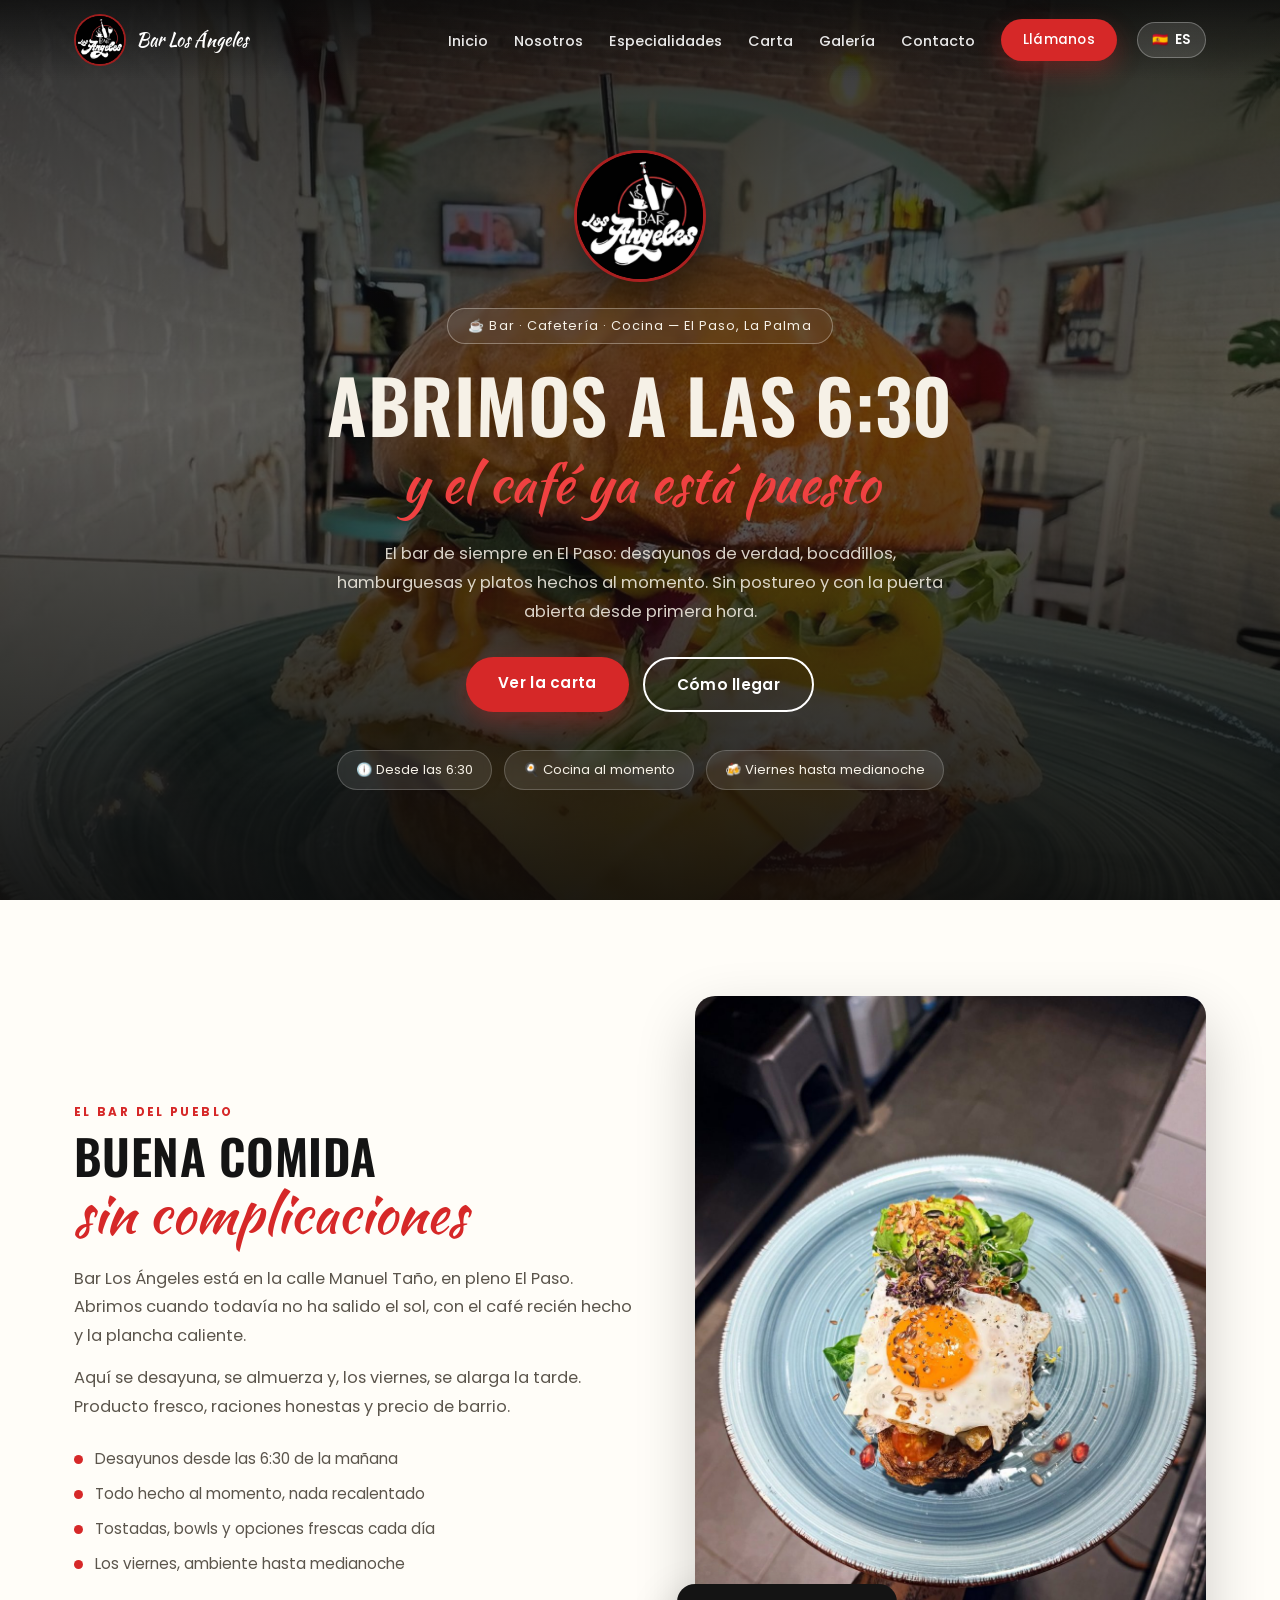
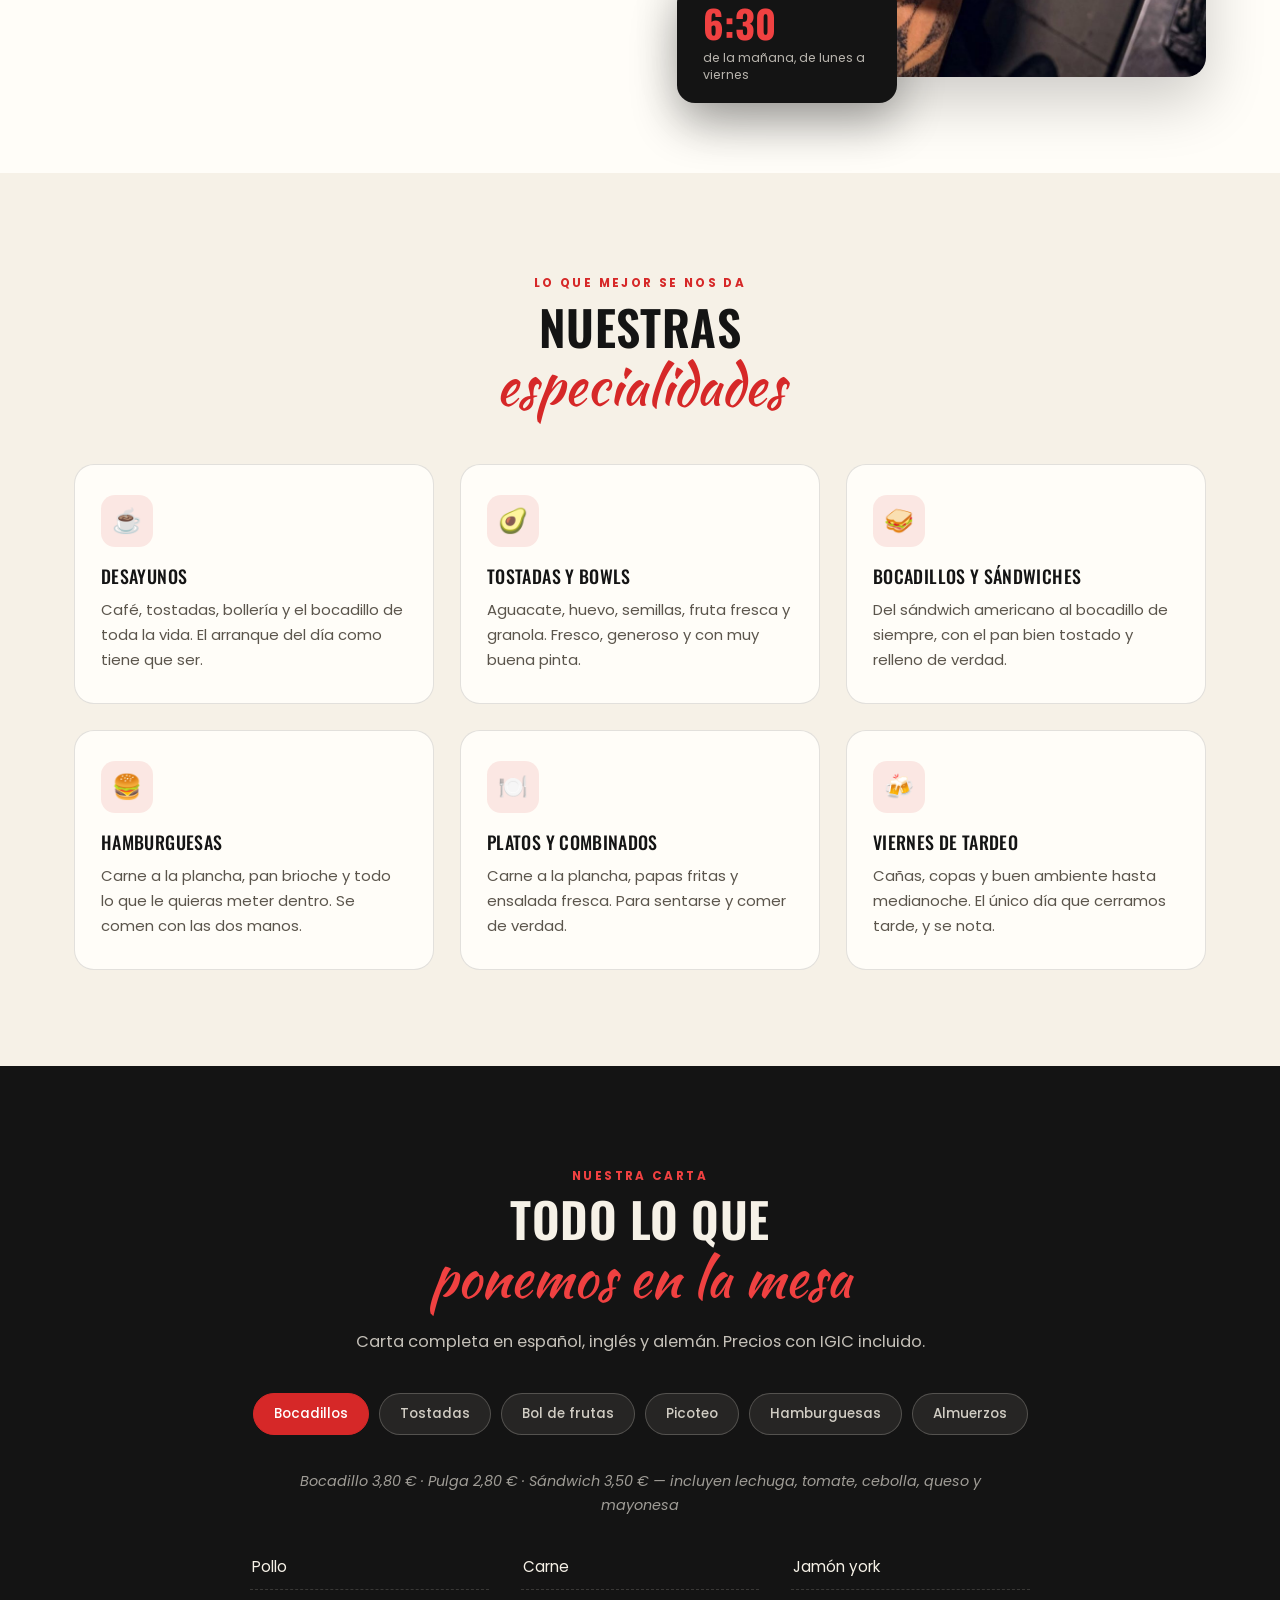
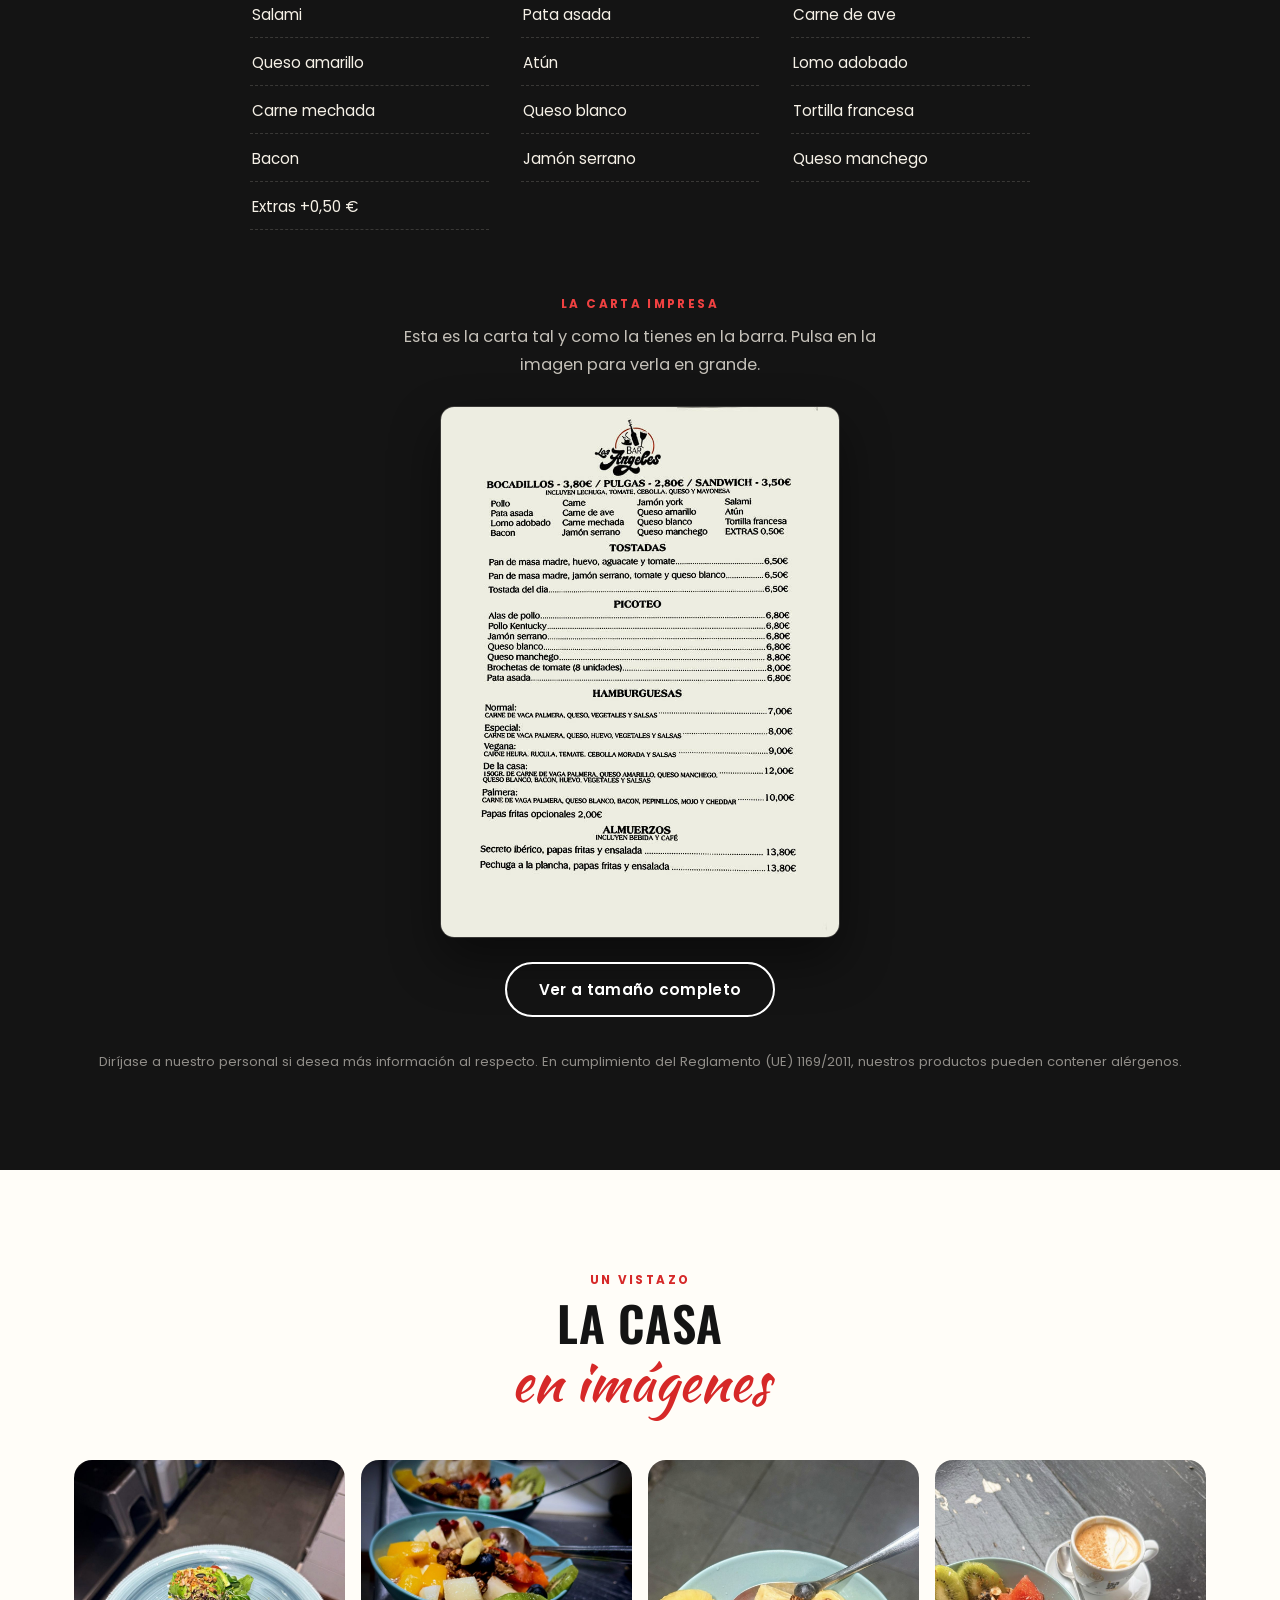
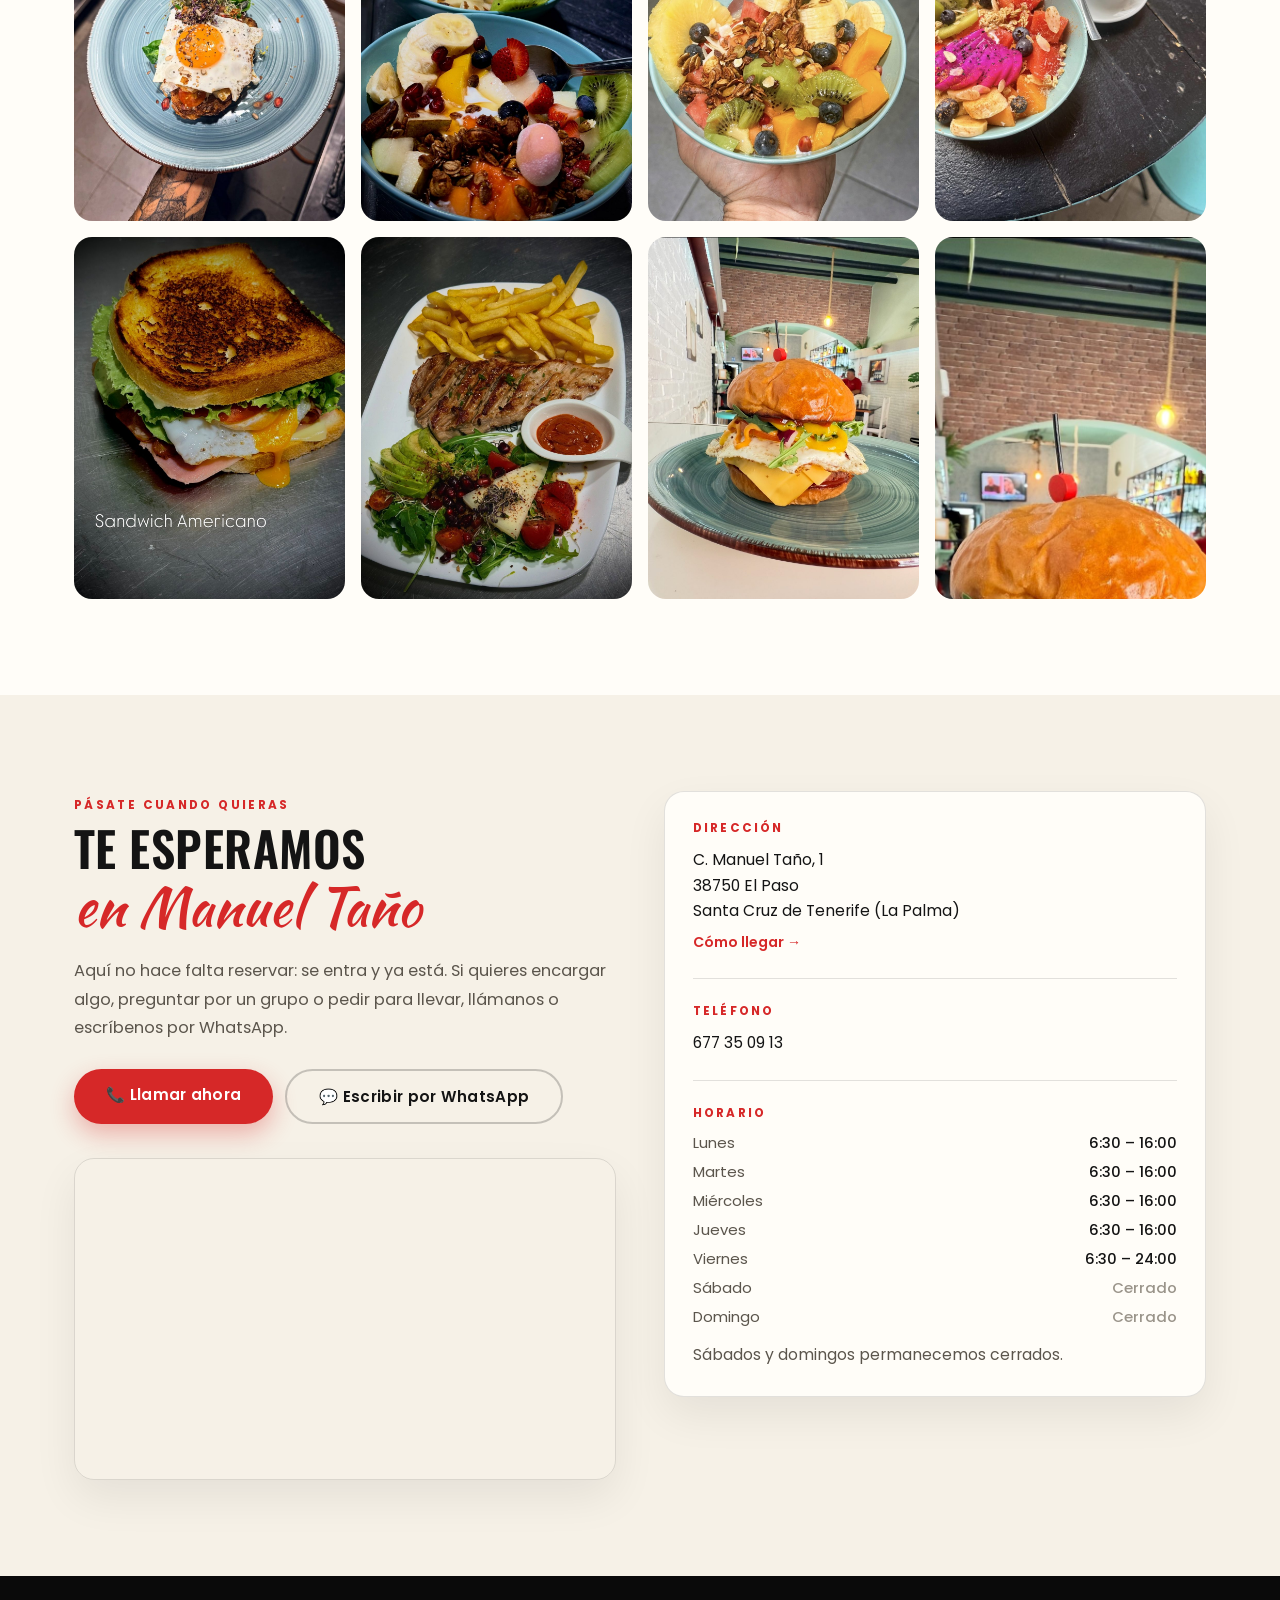
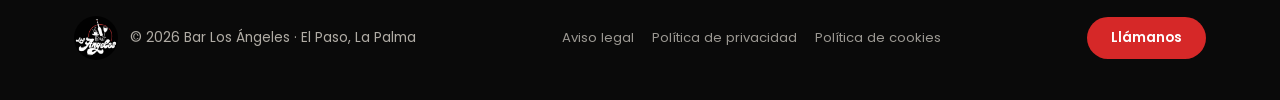
==== index.html @ 82549454 "Sitio web Bar Los Ángeles: HTML estático, carta ES/EN/DE y GitHub Pages Co-Authored-By: Claude Opus " ====
<!DOCTYPE html>
<html lang="es">
<head>
<meta charset="UTF-8">
<meta name="viewport" content="width=device-width, initial-scale=1.0">
<title>Bar Los Ángeles · El Paso, La Palma — Desayunos, bocadillos y cocina</title>
<meta name="description" content="Bar Los Ángeles en El Paso (La Palma): desayunos desde las 6:30, tostadas, bowls, bocadillos, hamburguesas y platos hechos al momento. C. Manuel Taño, 1.">
<meta name="theme-color" content="#141414">

<meta property="og:type" content="website">
<meta property="og:site_name" content="Bar Los Ángeles">
<meta property="og:locale" content="es_ES">
<meta property="og:url" content="https://barlosangeleslapalma.com/">
<meta property="og:title" content="Bar Los Ángeles · El Paso, La Palma">
<meta property="og:description" content="C. Manuel Taño, 1 · 38750 El Paso, La Palma. Teléfono: 677 350 913">
<meta property="og:image" content="https://barlosangeleslapalma.com/img/og.png">
<meta property="og:image:type" content="image/png">
<meta property="og:image:width" content="1200">
<meta property="og:image:height" content="630">
<meta property="og:image:alt" content="Logotipo de Bar Los Ángeles">

<meta name="twitter:card" content="summary_large_image">
<meta name="twitter:title" content="Bar Los Ángeles · El Paso, La Palma">
<meta name="twitter:description" content="C. Manuel Taño, 1 · 38750 El Paso, La Palma. Teléfono: 677 350 913">
<meta name="twitter:image" content="https://barlosangeleslapalma.com/img/og.png">

<link rel="preconnect" href="https://fonts.googleapis.com">
<link rel="preconnect" href="https://fonts.gstatic.com" crossorigin>
<link href="https://fonts.googleapis.com/css2?family=Kaushan+Script&family=Oswald:wght@400;500;600&family=Poppins:wght@300;400;500;600;700&display=swap" rel="stylesheet">
<link rel="icon" href="img/logo.png">
<link rel="stylesheet" href="assets/site.css">

<script type="application/ld+json">
{
  "@context": "https://schema.org",
  "@type": "BarOrPub",
  "name": "Bar Los Ángeles",
  "image": "img/hero.jpg",
  "address": {
    "@type": "PostalAddress",
    "streetAddress": "C. Manuel Taño, 1",
    "postalCode": "38750",
    "addressLocality": "El Paso",
    "addressRegion": "Santa Cruz de Tenerife",
    "addressCountry": "ES"
  },
  "telephone": "+34677350913",
  "servesCuisine": ["Desayunos", "Bocadillos", "Hamburguesas", "Cocina casera"],
  "openingHoursSpecification": [
    { "@type": "OpeningHoursSpecification", "dayOfWeek": ["Monday","Tuesday","Wednesday","Thursday"], "opens": "06:30", "closes": "16:00" },
    { "@type": "OpeningHoursSpecification", "dayOfWeek": "Friday", "opens": "06:30", "closes": "23:59" }
  ]
}
</script>
</head>
<body>

<div id="site-header-slot"></div>

<!-- ============================ HERO ============================ -->
<section class="hero" id="inicio">
  <div class="wrap">
    <div class="hero-logo"><img src="img/logo.png" alt="Bar Los Ángeles"></div>
    <span class="hero-tag" data-i18n="hero_tag">☕ Bar · Cafetería · Cocina — El Paso, La Palma</span>
    <h1>
      <span data-i18n="hero_title1">Abrimos a las 6:30</span>
      <span class="accent" data-i18n="hero_title2">y el café ya está puesto</span>
    </h1>
    <p class="hero-p" data-i18n="hero_p">El bar de siempre en El Paso: desayunos de verdad, bocadillos, hamburguesas y platos hechos al momento.</p>
    <div class="hero-btns">
      <a href="#carta" class="btn" data-i18n="hero_btn1">Ver la carta</a>
      <a href="https://www.google.com/maps/dir/?api=1&destination=Bar+Los+Angeles,+C.+Manuel+Ta%C3%B1o,+1,+38750+El+Paso,+Santa+Cruz+de+Tenerife" target="_blank" rel="noopener" class="btn outline" data-i18n="hero_btn2">Cómo llegar</a>
    </div>
    <div class="hero-badges">
      <span data-i18n="badge_early">🕕 Desde las 6:30</span>
      <span data-i18n="badge_kitchen">🍳 Cocina al momento</span>
      <span data-i18n="badge_friday">🍻 Viernes hasta medianoche</span>
    </div>
  </div>
</section>

<!-- ========================== NOSOTROS ========================== -->
<section class="section" id="nosotros">
  <div class="wrap about-grid">
    <div>
      <span class="eyebrow" data-i18n="intro_eyebrow">El bar del pueblo</span>
      <h2 class="section-title">
        <span data-i18n="intro_title1">Buena comida</span>
        <span class="accent" data-i18n="intro_title2">sin complicaciones</span>
      </h2>
      <p class="lead" data-i18n="intro_p1"></p>
      <p class="lead" style="margin-top:14px" data-i18n="intro_p2"></p>
      <ul class="about-points">
        <li data-i18n="intro_point1"></li>
        <li data-i18n="intro_point2"></li>
        <li data-i18n="intro_point3"></li>
        <li data-i18n="intro_point4"></li>
      </ul>
    </div>
    <div class="about-media">
      <img src="img/tostada-aguacate.jpg" alt="Tostada de aguacate con huevo, brotes y semillas">
      <div class="about-stat">
        <strong>6:30</strong>
        <span data-i18n="intro_stat_label"></span>
      </div>
    </div>
  </div>
</section>

<!-- ======================= ESPECIALIDADES ======================= -->
<section class="section alt" id="especialidades">
  <div class="wrap">
    <div class="center">
      <span class="eyebrow" data-i18n="spec_eyebrow">Lo que mejor se nos da</span>
      <h2 class="section-title">
        <span data-i18n="spec_title1">Nuestras</span>
        <span class="accent" data-i18n="spec_title2">especialidades</span>
      </h2>
    </div>
    <div class="spec-grid">
      <article class="spec-card">
        <div class="ico">☕</div>
        <h3 data-i18n="spec1_title">Desayunos</h3>
        <p data-i18n="spec1_p"></p>
      </article>
      <article class="spec-card">
        <div class="ico">🥑</div>
        <h3 data-i18n="spec2_title">Tostadas y bowls</h3>
        <p data-i18n="spec2_p"></p>
      </article>
      <article class="spec-card">
        <div class="ico">🥪</div>
        <h3 data-i18n="spec3_title">Bocadillos y sándwiches</h3>
        <p data-i18n="spec3_p"></p>
      </article>
      <article class="spec-card">
        <div class="ico">🍔</div>
        <h3 data-i18n="spec4_title">Hamburguesas</h3>
        <p data-i18n="spec4_p"></p>
      </article>
      <article class="spec-card">
        <div class="ico">🍽️</div>
        <h3 data-i18n="spec5_title">Platos y combinados</h3>
        <p data-i18n="spec5_p"></p>
      </article>
      <article class="spec-card">
        <div class="ico">🍻</div>
        <h3 data-i18n="spec6_title">Viernes de tardeo</h3>
        <p data-i18n="spec6_p"></p>
      </article>
    </div>
  </div>
</section>

<!-- ============================ CARTA ============================ -->
<section class="section dark" id="carta">
  <div class="wrap">
    <div class="center">
      <span class="eyebrow" data-i18n="carta_eyebrow">Nuestra carta</span>
      <h2 class="section-title">
        <span data-i18n="carta_title1">Todo lo que</span>
        <span class="accent" data-i18n="carta_title2">ponemos en la mesa</span>
      </h2>
      <p class="lead" style="max-width:620px;margin:0 auto" data-i18n="carta_sub"></p>
    </div>

    <div class="carta-tabs" id="cartaTabs"></div>
    <div id="cartaPanel">
      <p class="carta-msg" data-i18n="carta_loading">Cargando la carta…</p>
    </div>
    <div class="carta-foto">
      <span class="eyebrow" data-i18n="carta_foto_eyebrow">La carta impresa</span>
      <p class="lead" data-i18n="carta_foto_p">Esta es la carta tal y como la tienes en la barra. Pulsa en la imagen para verla en grande.</p>
      <figure class="carta-foto-fig js-lightbox">
        <img src="img/carta.jpg" width="735" height="980" loading="lazy"
             alt="Carta de Bar Los Ángeles: bocadillos, tostadas, picoteo, hamburguesas y almuerzos">
      </figure>
      <a href="img/carta.jpg" class="btn outline js-lightbox-link"
         data-alt="Carta de Bar Los Ángeles: bocadillos, tostadas, picoteo, hamburguesas y almuerzos"
         data-i18n="carta_foto_btn">Ver a tamaño completo</a>
    </div>

    <p class="carta-note" data-i18n="carta_allergens"></p>
  </div>
</section>

<!-- =========================== GALERÍA =========================== -->
<section class="section" id="galeria">
  <div class="wrap">
    <div class="center">
      <span class="eyebrow" data-i18n="gallery_eyebrow">Un vistazo</span>
      <h2 class="section-title">
        <span data-i18n="gallery_title1">La casa</span>
        <span class="accent" data-i18n="gallery_title2">en imágenes</span>
      </h2>
    </div>
    <div class="gallery-grid" id="galleryGrid">
      <figure><img src="img/tostada-aguacate.jpg" alt="Tostada de aguacate con huevo a la plancha"></figure>
      <figure><img src="img/bowls-fruta.jpg" alt="Bowls de fruta fresca con granola y yogur"></figure>
      <figure><img src="img/bol-frutas-1.jpg" alt="Bol de frutas con granola, kiwi, papaya, plátano y arándanos"></figure>
      <figure><img src="img/bol-frutas-2.jpg" alt="Bol de frutas con pitaya y granola, servido con un café"></figure>
      <figure><img src="img/sandwich-americano.jpg" alt="Sándwich americano con huevo, bacon y queso"></figure>
      <figure><img src="img/carne-plancha.jpg" alt="Carne a la plancha con papas fritas y ensalada"></figure>
      <figure><img src="img/hamburguesa.jpg" alt="Hamburguesa con queso, huevo y pan brioche"></figure>
      <figure><img src="img/local.jpg" alt="Interior del Bar Los Ángeles"></figure>
    </div>
  </div>
</section>

<div class="lightbox" id="lightbox">
  <button class="lightbox-close" id="lightboxClose" aria-label="Cerrar">&times;</button>
  <img id="lightboxImg" src="" alt="">
</div>

<!-- =========================== CONTACTO =========================== -->
<section class="section alt" id="contacto">
  <div class="wrap contact-grid">
    <div>
      <span class="eyebrow" data-i18n="contact_eyebrow">Pásate cuando quieras</span>
      <h2 class="section-title">
        <span data-i18n="contact_title1">Te esperamos</span>
        <span class="accent" data-i18n="contact_title2">en Manuel Taño</span>
      </h2>
      <p class="lead" data-i18n="contact_p"></p>
      <div class="contact-ctas">
        <a href="tel:+34677350913" class="btn" data-i18n="cta_call">📞 Llamar ahora</a>
        <a href="https://wa.me/34677350913" target="_blank" rel="noopener" class="btn ghost" data-i18n="cta_whatsapp">💬 Escribir por WhatsApp</a>
      </div>

      <div class="map-embed">
        <iframe
          src="https://www.google.com/maps?q=C.%20Manuel%20Ta%C3%B1o%2C%201%2C%2038750%20El%20Paso%2C%20Santa%20Cruz%20de%20Tenerife&output=embed"
          loading="lazy" referrerpolicy="no-referrer-when-downgrade"
          title="Mapa de la ubicación de Bar Los Ángeles"
          data-i18n-attr="title:map_title"></iframe>
      </div>
    </div>

    <div class="info-card">
      <div class="info-block">
        <h4 data-i18n="info_address_label">Dirección</h4>
        <p>C. Manuel Taño, 1<br>38750 El Paso<br>Santa Cruz de Tenerife (La Palma)</p>
        <a class="link" target="_blank" rel="noopener"
           href="https://www.google.com/maps/dir/?api=1&destination=Bar+Los+Angeles,+C.+Manuel+Ta%C3%B1o,+1,+38750+El+Paso,+Santa+Cruz+de+Tenerife"
           data-i18n="info_directions">Cómo llegar →</a>
      </div>

      <div class="info-block">
        <h4 data-i18n="info_phone_label">Teléfono</h4>
        <p><a href="tel:+34677350913">677 35 09 13</a></p>
      </div>

      <div class="info-block">
        <h4 data-i18n="info_hours_label">Horario</h4>
        <div class="hours">
          <div class="row"><span class="d" data-i18n="day_mon">Lunes</span><span class="h">6:30 – 16:00</span></div>
          <div class="row"><span class="d" data-i18n="day_tue">Martes</span><span class="h">6:30 – 16:00</span></div>
          <div class="row"><span class="d" data-i18n="day_wed">Miércoles</span><span class="h">6:30 – 16:00</span></div>
          <div class="row"><span class="d" data-i18n="day_thu">Jueves</span><span class="h">6:30 – 16:00</span></div>
          <div class="row"><span class="d" data-i18n="day_fri">Viernes</span><span class="h">6:30 – 24:00</span></div>
          <div class="row off"><span class="d" data-i18n="day_sat">Sábado</span><span class="h" data-i18n="closed">Cerrado</span></div>
          <div class="row off"><span class="d" data-i18n="day_sun">Domingo</span><span class="h" data-i18n="closed">Cerrado</span></div>
        </div>
        <p class="hours-note" data-i18n="hours_note"></p>
      </div>
    </div>
  </div>
</section>

<div id="site-footer-slot"></div>

<script src="assets/i18n.js"></script>
<script src="assets/site-common.js"></script>
</body>
</html>
---- assets/site.css ----
/* ===========================================================
   Bar Los Ángeles — El Paso, La Palma
   Hoja de estilos principal
   =========================================================== */

:root{
  --ink:#141414;
  --ink-2:#0A0A0A;
  --red:#D62828;
  --red-light:#F04141;
  --cream:#F6F1E7;
  --cream-2:#E9E0CE;
  --paper:#FFFDF8;
  --text-soft:#5B554C;
  --line:rgba(20,20,20,.12);
}

*{box-sizing:border-box;margin:0;padding:0;}
html{scroll-behavior:smooth;}
body{
  font-family:'Poppins',sans-serif;
  color:var(--ink);
  background:var(--paper);
  overflow-x:hidden;
}
img{max-width:100%;display:block;}
a{text-decoration:none;color:inherit;}
ul{list-style:none;}
.script{font-family:'Kaushan Script',cursive;}
.wrap{max-width:1180px;margin:0 auto;padding:0 24px;}

/* ---------- Botones ---------- */
.btn{
  display:inline-block;
  background:var(--red);
  color:#fff;
  font-weight:600;
  padding:14px 32px;
  border-radius:40px;
  letter-spacing:.02em;
  box-shadow:0 10px 24px rgba(214,40,40,.32);
  transition:transform .2s ease, box-shadow .2s ease, background .2s ease;
  border:none;cursor:pointer;
  font-family:'Poppins',sans-serif;font-size:.95rem;
}
.btn:hover{transform:translateY(-2px);box-shadow:0 14px 30px rgba(214,40,40,.42);background:var(--red-light);}
.btn.outline{background:transparent;border:2px solid #fff;color:#fff;box-shadow:none;}
.btn.outline:hover{background:#fff;color:var(--ink);}
.btn.ghost{background:transparent;border:2px solid rgba(20,20,20,.22);color:var(--ink);box-shadow:none;}
.btn.ghost:hover{background:var(--ink);color:var(--cream);border-color:var(--ink);}

/* ---------- Tipografía de secciones ---------- */
.eyebrow{
  text-transform:uppercase;letter-spacing:.2em;
  font-size:.74rem;font-weight:700;color:var(--red);
}
h2.section-title{
  font-family:'Oswald',sans-serif;
  font-size:clamp(2rem,4.2vw,3rem);
  font-weight:600;line-height:1.08;
  text-transform:uppercase;letter-spacing:.01em;
  margin:.4rem 0 1rem;
}
h2.section-title .accent{
  display:block;
  font-family:'Kaushan Script',cursive;
  font-weight:400;text-transform:none;letter-spacing:0;
  color:var(--red);
  font-size:1.12em;line-height:1.25;
}
.section{padding:96px 0;}
.section.alt{background:var(--cream);}
.section.dark{background:var(--ink);color:var(--cream);}
.section.dark .eyebrow{color:var(--red-light);}
.section.dark h2.section-title .accent{color:var(--red-light);}
.lead{color:var(--text-soft);line-height:1.75;font-size:1.02rem;}
.section.dark .lead{color:rgba(246,241,231,.78);}

/* ===========================================================
   HEADER
   =========================================================== */
#site-header{
  position:fixed;top:0;left:0;right:0;z-index:900;
  padding:14px 0;
  transition:background .3s ease, padding .3s ease, box-shadow .3s ease;
  background:linear-gradient(to bottom, rgba(10,10,10,.72), rgba(10,10,10,0));
}
#site-header.scrolled{
  background:rgba(10,10,10,.96);
  padding:8px 0;
  box-shadow:0 6px 24px rgba(0,0,0,.28);
}
#site-header nav{display:flex;align-items:center;gap:20px;}
#site-header .brand{display:flex;align-items:center;gap:10px;margin-right:auto;}
#site-header .brand .badge{
  width:52px;height:52px;border-radius:50%;overflow:hidden;
  background:#000;display:block;flex:0 0 auto;
  border:2px solid rgba(214,40,40,.75);
}
#site-header .brand .badge img{width:100%;height:100%;object-fit:cover;}
#site-header .brand .bname{
  font-family:'Kaushan Script',cursive;color:#fff;font-size:1.15rem;line-height:1;
  display:none;
}
@media(min-width:1080px){#site-header .brand .bname{display:block;}}

.nav-links{display:flex;align-items:center;gap:26px;}
.nav-links a{
  color:rgba(255,255,255,.9);font-size:.9rem;font-weight:500;
  transition:color .2s ease;position:relative;
}
.nav-links a:hover{color:var(--red-light);}
.nav-links a.btn{color:#fff;padding:11px 22px;font-size:.85rem;}
.nav-links a.btn:hover{color:#fff;}

.lang-switch{position:relative;}
.lang-btn{
  display:flex;align-items:center;gap:7px;
  background:rgba(255,255,255,.12);border:1px solid rgba(255,255,255,.28);
  color:#fff;border-radius:30px;padding:7px 14px;cursor:pointer;
  font-family:'Poppins',sans-serif;font-size:.82rem;font-weight:600;
}
.lang-btn:hover{background:rgba(255,255,255,.2);}
.lang-menu{
  position:absolute;right:0;top:calc(100% + 8px);
  background:#fff;border-radius:14px;overflow:hidden;
  box-shadow:0 16px 40px rgba(0,0,0,.24);
  min-width:172px;opacity:0;visibility:hidden;transform:translateY(-6px);
  transition:all .2s ease;
}
.lang-switch.open .lang-menu{opacity:1;visibility:visible;transform:translateY(0);}
.lang-menu button{
  display:flex;align-items:center;gap:10px;width:100%;
  background:none;border:none;cursor:pointer;padding:12px 16px;
  font-family:'Poppins',sans-serif;font-size:.88rem;color:var(--ink);text-align:left;
}
.lang-menu button:hover{background:var(--cream);}
.lang-menu button.active{background:var(--cream-2);font-weight:600;}

.burger{
  display:none;background:none;border:none;color:#fff;
  font-size:1.6rem;cursor:pointer;line-height:1;
}

@media(max-width:940px){
  .burger{display:block;}
  .nav-links{
    position:fixed;inset:0 0 0 auto;width:min(320px,84vw);
    background:var(--ink-2);flex-direction:column;align-items:flex-start;
    justify-content:center;gap:22px;padding:40px 32px;
    transform:translateX(110%);transition:transform .32s ease;
    box-shadow:-14px 0 40px rgba(0,0,0,.4);
  }
  .nav-links.open{transform:translateX(0);}
  .nav-links a{font-size:1.05rem;}
}

/* ===========================================================
   HERO
   =========================================================== */
.hero{
  position:relative;min-height:100vh;
  display:flex;align-items:center;
  color:var(--cream);text-align:center;
  padding:120px 0 80px;
}
.hero::before{
  content:'';position:absolute;inset:0;
  background:url('../img/hero.jpg') center/cover no-repeat;
}
.hero::after{
  content:'';position:absolute;inset:0;
  background:linear-gradient(180deg, rgba(10,10,10,.82) 0%, rgba(10,10,10,.62) 45%, rgba(10,10,10,.92) 100%);
}
.hero .wrap{position:relative;z-index:2;}
.hero-logo{
  width:132px;height:132px;border-radius:50%;overflow:hidden;
  margin:0 auto 26px;border:3px solid rgba(214,40,40,.8);
  box-shadow:0 18px 44px rgba(0,0,0,.5);background:#000;
}
.hero-logo img{width:100%;height:100%;object-fit:cover;}
.hero-tag{
  display:inline-block;
  border:1px solid rgba(246,241,231,.35);border-radius:40px;
  padding:8px 20px;font-size:.8rem;letter-spacing:.08em;
  margin-bottom:22px;backdrop-filter:blur(4px);
  background:rgba(255,255,255,.06);
}
.hero h1{
  font-family:'Oswald',sans-serif;font-weight:600;
  text-transform:uppercase;line-height:1.02;
  font-size:clamp(2.4rem,7vw,4.6rem);
  letter-spacing:.01em;
}
.hero h1 .accent{
  display:block;font-family:'Kaushan Script',cursive;
  text-transform:none;font-weight:400;color:var(--red-light);
  font-size:.72em;line-height:1.3;margin-top:.15em;letter-spacing:0;
}
.hero p.hero-p{
  max-width:640px;margin:22px auto 30px;
  color:rgba(246,241,231,.86);line-height:1.75;font-size:1.03rem;
}
.hero-btns{display:flex;gap:14px;justify-content:center;flex-wrap:wrap;}
.hero-badges{
  display:flex;gap:12px;justify-content:center;flex-wrap:wrap;
  margin-top:38px;
}
.hero-badges span{
  background:rgba(255,255,255,.1);border:1px solid rgba(255,255,255,.2);
  border-radius:30px;padding:9px 18px;font-size:.82rem;
  backdrop-filter:blur(4px);
}

/* ===========================================================
   NOSOTROS
   =========================================================== */
.about-grid{
  display:grid;grid-template-columns:1.05fr .95fr;gap:56px;align-items:center;
}
@media(max-width:880px){.about-grid{grid-template-columns:1fr;gap:36px;}}
.about-points{margin-top:26px;display:grid;gap:12px;}
.about-points li{
  display:flex;gap:12px;align-items:flex-start;
  font-size:.96rem;color:var(--text-soft);
}
.about-points li::before{
  content:'';flex:0 0 auto;width:9px;height:9px;border-radius:50%;
  background:var(--red);margin-top:.5em;
}
.about-media{position:relative;}
.about-media img{border-radius:20px;box-shadow:0 24px 60px rgba(0,0,0,.2);}
.about-stat{
  position:absolute;left:-18px;bottom:-26px;
  background:var(--ink);color:var(--cream);
  border-radius:18px;padding:20px 26px;
  box-shadow:0 20px 46px rgba(0,0,0,.32);
  max-width:220px;
}
.about-stat strong{
  display:block;font-family:'Oswald',sans-serif;font-size:2.4rem;
  color:var(--red-light);line-height:1;
}
.about-stat span{font-size:.78rem;color:rgba(246,241,231,.72);line-height:1.4;display:block;margin-top:6px;}
@media(max-width:880px){.about-stat{left:12px;bottom:-18px;}}

/* ===========================================================
   ESPECIALIDADES
   =========================================================== */
.spec-grid{
  display:grid;grid-template-columns:repeat(auto-fit,minmax(280px,1fr));
  gap:26px;margin-top:44px;
}
.spec-card{
  background:var(--paper);border:1px solid var(--line);
  border-radius:20px;padding:30px 26px;
  transition:transform .22s ease, box-shadow .22s ease, border-color .22s ease;
}
.spec-card:hover{transform:translateY(-5px);box-shadow:0 22px 46px rgba(0,0,0,.12);border-color:rgba(214,40,40,.35);}
.spec-card .ico{
  width:52px;height:52px;border-radius:14px;
  background:rgba(214,40,40,.1);color:var(--red);
  display:flex;align-items:center;justify-content:center;
  font-size:1.5rem;margin-bottom:16px;
}
.spec-card h3{font-family:'Oswald',sans-serif;font-weight:500;text-transform:uppercase;font-size:1.12rem;margin-bottom:8px;letter-spacing:.02em;}
.spec-card p{color:var(--text-soft);font-size:.93rem;line-height:1.7;}

/* ===========================================================
   CARTA
   =========================================================== */
.carta-tabs{
  display:flex;gap:10px;flex-wrap:wrap;justify-content:center;
  margin:36px 0 34px;
}
.carta-tab{
  background:rgba(246,241,231,.08);border:1px solid rgba(246,241,231,.22);
  color:rgba(246,241,231,.82);border-radius:30px;padding:10px 20px;
  cursor:pointer;font-family:'Poppins',sans-serif;font-size:.85rem;font-weight:500;
  transition:all .2s ease;
}
.carta-tab:hover{border-color:var(--red-light);color:#fff;}
.carta-tab.active{background:var(--red);border-color:var(--red);color:#fff;}
.carta-panel{display:none;}
.carta-panel.active{display:block;}
.carta-catsub{
  text-align:center;max-width:720px;margin:0 auto 26px;
  font-size:.9rem;font-style:italic;line-height:1.7;
  color:rgba(246,241,231,.62);
}
.carta-catnote{
  margin-top:20px;font-size:.86rem;color:var(--red-light);text-align:center;
}
.carta-photos{
  display:grid;grid-template-columns:repeat(auto-fit,minmax(220px,1fr));
  gap:14px;max-width:660px;margin:0 auto 30px;
}
.carta-photos figure{
  margin:0;overflow:hidden;border-radius:16px;cursor:pointer;
  aspect-ratio:4/5;background:rgba(246,241,231,.08);
}
.carta-photos img{width:100%;height:100%;object-fit:cover;transition:transform .5s ease;}
.carta-photos figure:hover img{transform:scale(1.06);}
.carta-grid{
  display:grid;grid-template-columns:repeat(auto-fit,minmax(180px,1fr));
  gap:2px 32px;max-width:780px;margin:0 auto;
}
.carta-grid span{
  padding:11px 2px;font-size:.95rem;
  border-bottom:1px dashed rgba(246,241,231,.16);
}
.carta-list{display:grid;grid-template-columns:repeat(auto-fit,minmax(340px,1fr));gap:8px 46px;}
.carta-item{
  display:flex;align-items:baseline;gap:12px;
  padding:14px 0;border-bottom:1px dashed rgba(246,241,231,.16);
}
.carta-item .ci-body{flex:1;}
.carta-item .ci-name{font-weight:500;font-size:.98rem;}
.carta-item .ci-desc{font-size:.84rem;color:rgba(246,241,231,.6);margin-top:3px;line-height:1.55;}
.carta-item .ci-price{
  font-family:'Oswald',sans-serif;font-size:1.05rem;color:var(--red-light);
  white-space:nowrap;
}
.carta-note{
  margin-top:34px;text-align:center;font-size:.82rem;
  color:rgba(246,241,231,.55);line-height:1.7;
}
.carta-msg{text-align:center;color:rgba(246,241,231,.72);padding:40px 0;line-height:1.7;}

/* ---------- Carta impresa (foto ampliable) ---------- */
.carta-foto{margin-top:60px;text-align:center;}
.carta-foto .lead{max-width:520px;margin:.5rem auto 26px;}
.carta-foto-fig{
  margin:0 auto 24px;max-width:400px;
  border-radius:14px;overflow:hidden;cursor:zoom-in;
  border:1px solid rgba(246,241,231,.16);
  box-shadow:0 22px 50px rgba(0,0,0,.45);
  transition:transform .25s ease, box-shadow .25s ease;
}
.carta-foto-fig img{display:block;width:100%;height:auto;}
.carta-foto-fig:hover{transform:translateY(-4px);box-shadow:0 28px 62px rgba(0,0,0,.58);}

/* ===========================================================
   GALERÍA
   =========================================================== */
.gallery-grid{
  display:grid;grid-template-columns:repeat(auto-fit,minmax(260px,1fr));
  gap:16px;margin-top:44px;
}
.gallery-grid figure{
  position:relative;overflow:hidden;border-radius:18px;cursor:pointer;
  aspect-ratio:3/4;background:var(--cream-2);
}
.gallery-grid img{width:100%;height:100%;object-fit:cover;transition:transform .5s ease;}
.gallery-grid figure:hover img{transform:scale(1.06);}
.gallery-grid figure::after{
  content:'';position:absolute;inset:0;
  background:linear-gradient(to top, rgba(10,10,10,.35), transparent 55%);
  opacity:0;transition:opacity .3s ease;
}
.gallery-grid figure:hover::after{opacity:1;}

.lightbox{
  position:fixed;inset:0;z-index:1200;
  background:rgba(6,6,6,.94);
  display:none;align-items:center;justify-content:center;padding:30px;
}
.lightbox.open{display:flex;}
.lightbox img{max-width:min(94vw,900px);max-height:88vh;border-radius:12px;}
.lightbox-close{
  position:absolute;top:22px;right:26px;background:none;border:none;
  color:#fff;font-size:2.4rem;cursor:pointer;line-height:1;
}

/* ===========================================================
   CONTACTO
   =========================================================== */
.contact-grid{display:grid;grid-template-columns:1fr 1fr;gap:48px;align-items:start;}
@media(max-width:900px){.contact-grid{grid-template-columns:1fr;gap:34px;}}
.contact-ctas{display:flex;gap:12px;flex-wrap:wrap;margin:26px 0 34px;}
.info-card{
  background:var(--paper);border:1px solid var(--line);
  border-radius:20px;padding:28px;
  box-shadow:0 18px 44px rgba(0,0,0,.07);
}
.info-block + .info-block{margin-top:24px;padding-top:24px;border-top:1px solid var(--line);}
.info-block h4{
  font-size:.74rem;text-transform:uppercase;letter-spacing:.18em;
  color:var(--red);margin-bottom:10px;font-weight:700;
}
.info-block p{font-size:.98rem;line-height:1.65;}
.info-block a.link{color:var(--red);font-size:.88rem;font-weight:600;display:inline-block;margin-top:8px;}
.hours{display:grid;gap:7px;}
.hours .row{display:flex;justify-content:space-between;gap:16px;font-size:.93rem;}
.hours .row.off{color:#9a948a;}
.hours .row .d{color:var(--text-soft);}
.hours .row .h{font-weight:500;}
.hours-note{margin-top:14px;font-size:.82rem;color:var(--text-soft);}
.map-embed{
  margin-top:26px;border-radius:20px;overflow:hidden;
  border:1px solid var(--line);box-shadow:0 18px 44px rgba(0,0,0,.07);
}
.map-embed iframe{display:block;width:100%;height:320px;border:0;}

/* ===========================================================
   FOOTER
   =========================================================== */
footer{background:var(--ink-2);color:rgba(246,241,231,.7);padding:40px 0;}
footer .wrap{display:flex;align-items:center;gap:22px;flex-wrap:wrap;justify-content:space-between;}
.f-brand{display:flex;align-items:center;gap:12px;font-size:.86rem;}
.f-brand .badge{width:44px;height:44px;border-radius:50%;overflow:hidden;background:#000;flex:0 0 auto;}
.f-brand .badge img{width:100%;height:100%;object-fit:cover;}
.legal-links{display:flex;gap:18px;flex-wrap:wrap;}
.legal-links button{
  background:none;border:none;cursor:pointer;
  color:rgba(246,241,231,.62);font-family:'Poppins',sans-serif;font-size:.82rem;
}
.legal-links button:hover{color:var(--red-light);text-decoration:underline;}
footer a.call{
  background:var(--red);color:#fff;border-radius:30px;
  padding:11px 24px;font-size:.85rem;font-weight:600;
}
footer a.call:hover{background:var(--red-light);}

.to-top{
  position:fixed;right:22px;bottom:22px;z-index:800;
  width:46px;height:46px;border-radius:50%;border:none;cursor:pointer;
  background:var(--red);color:#fff;
  display:flex;align-items:center;justify-content:center;
  box-shadow:0 12px 28px rgba(214,40,40,.4);
  opacity:0;visibility:hidden;transform:translateY(10px);
  transition:all .26s ease;
}
.to-top.show{opacity:1;visibility:visible;transform:translateY(0);}
.to-top svg{width:22px;height:22px;}

/* ===========================================================
   MODAL LEGAL
   =========================================================== */
.legal-modal{
  position:fixed;inset:0;z-index:1300;
  background:rgba(6,6,6,.7);backdrop-filter:blur(3px);
  display:none;align-items:center;justify-content:center;padding:24px;
}
.legal-modal.open{display:flex;}
.legal-box{
  background:var(--paper);border-radius:22px;
  width:min(760px,100%);max-height:86vh;display:flex;flex-direction:column;
  overflow:hidden;box-shadow:0 30px 80px rgba(0,0,0,.4);
}
.legal-head{
  display:flex;align-items:center;justify-content:space-between;
  padding:22px 26px;border-bottom:1px solid var(--line);
}
.legal-head h3{font-family:'Oswald',sans-serif;text-transform:uppercase;font-weight:500;font-size:1.1rem;}
.legal-close{background:none;border:none;font-size:2rem;cursor:pointer;line-height:1;color:var(--text-soft);}
.legal-tabs{display:flex;gap:6px;padding:16px 26px 0;flex-wrap:wrap;}
.legal-tab{
  background:var(--cream);border:1px solid var(--line);border-radius:30px;
  padding:8px 16px;cursor:pointer;font-family:'Poppins',sans-serif;font-size:.8rem;color:var(--text-soft);
}
.legal-tab.active{background:var(--red);border-color:var(--red);color:#fff;}
.legal-body{padding:22px 26px 30px;overflow-y:auto;}
.legal-panel{display:none;}
.legal-panel.active{display:block;}
.legal-panel h4{font-size:.95rem;margin:18px 0 8px;font-weight:600;}
.legal-panel h4:first-child{margin-top:0;}
.legal-panel p{font-size:.88rem;line-height:1.75;color:var(--text-soft);margin-bottom:12px;}
.legal-panel ul{margin:0 0 12px 18px;list-style:disc;}
.legal-panel li{font-size:.88rem;line-height:1.7;color:var(--text-soft);margin-bottom:5px;}

/* ---------- utilidades ---------- */
.center{text-align:center;}
.mt-0{margin-top:0;}
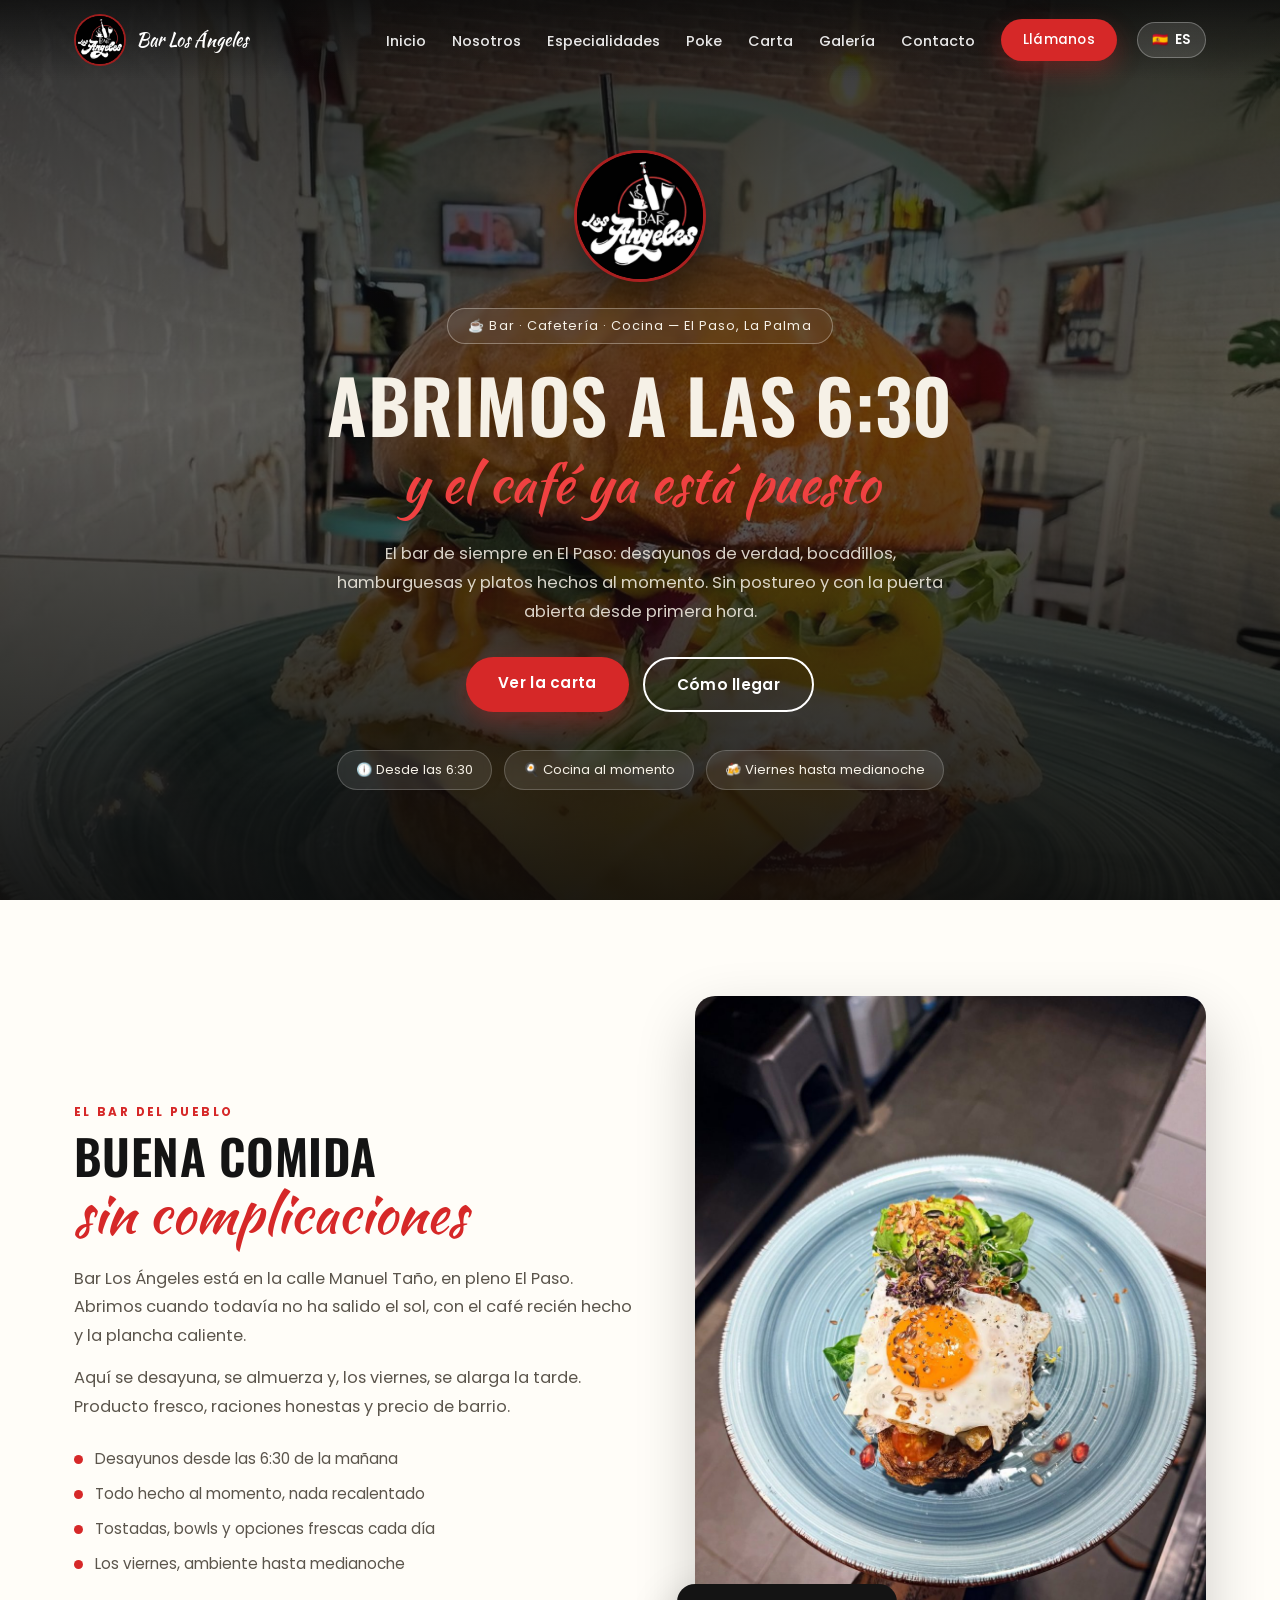
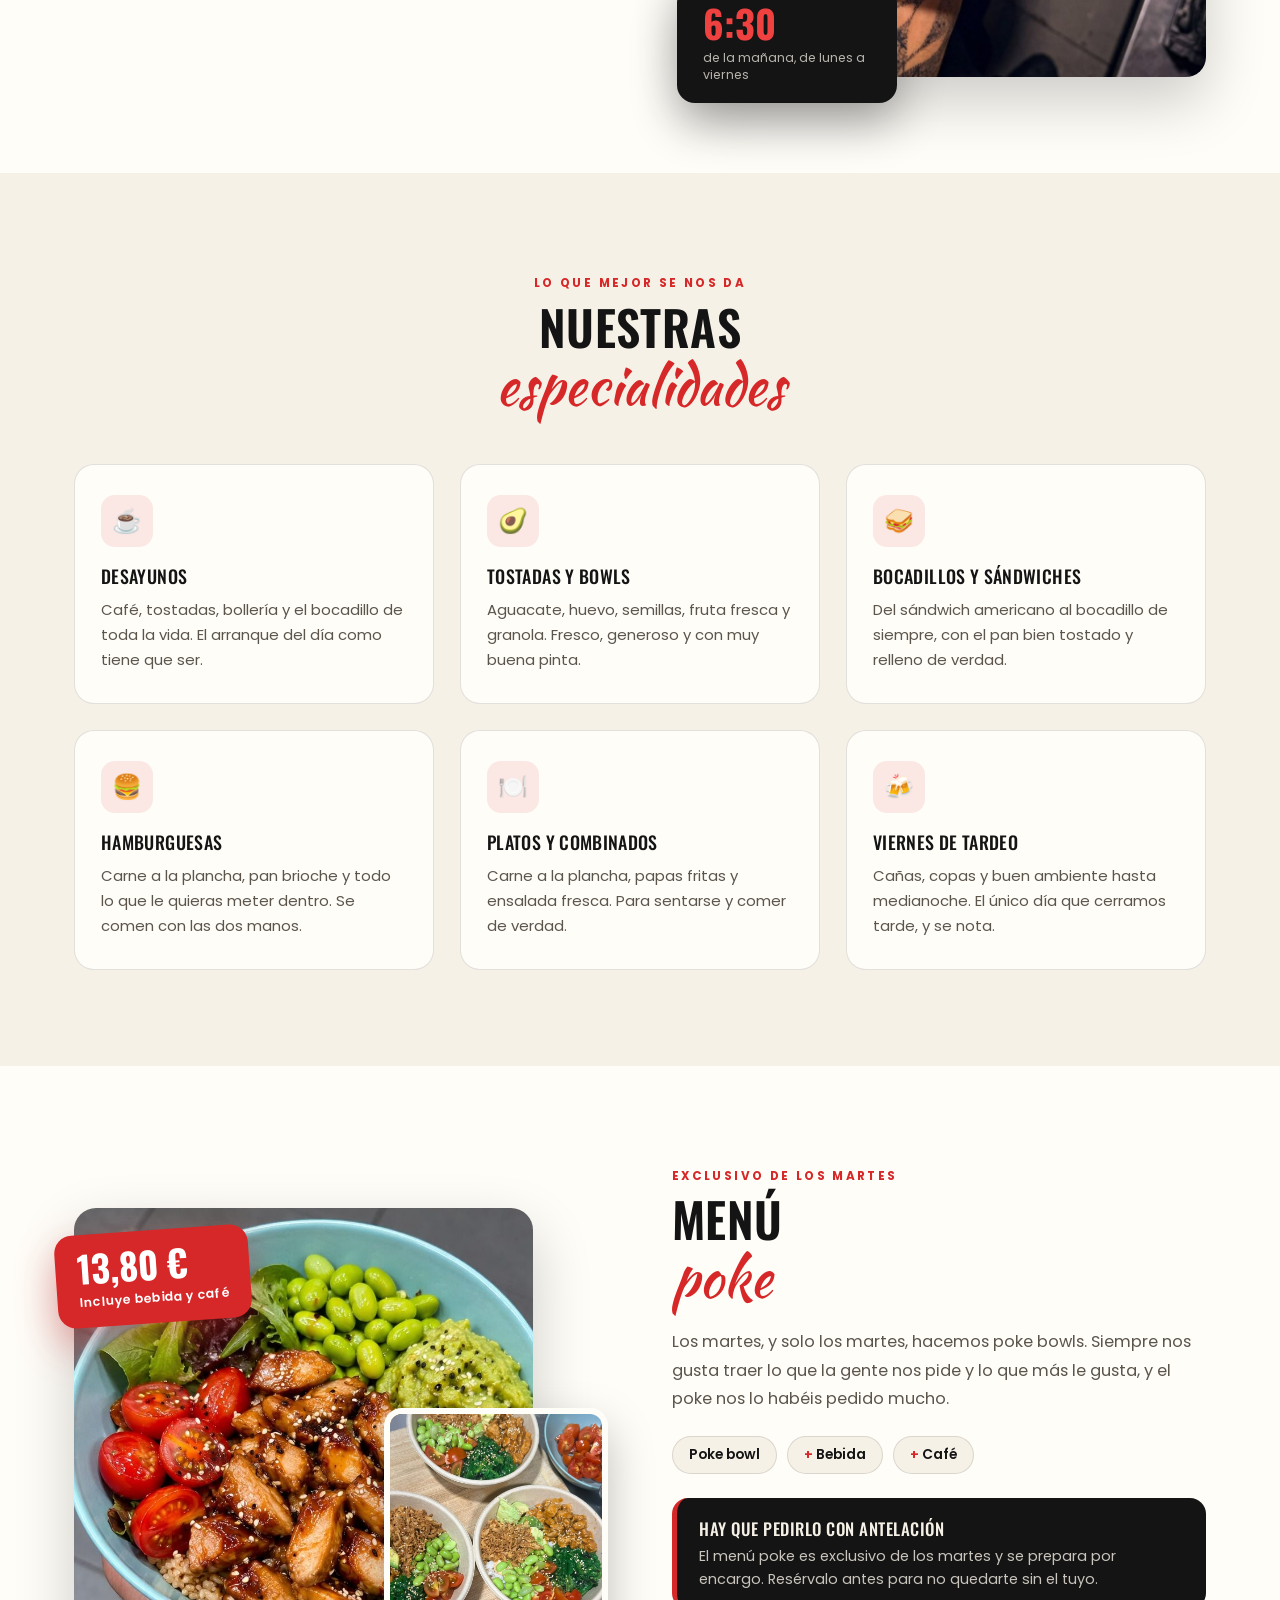
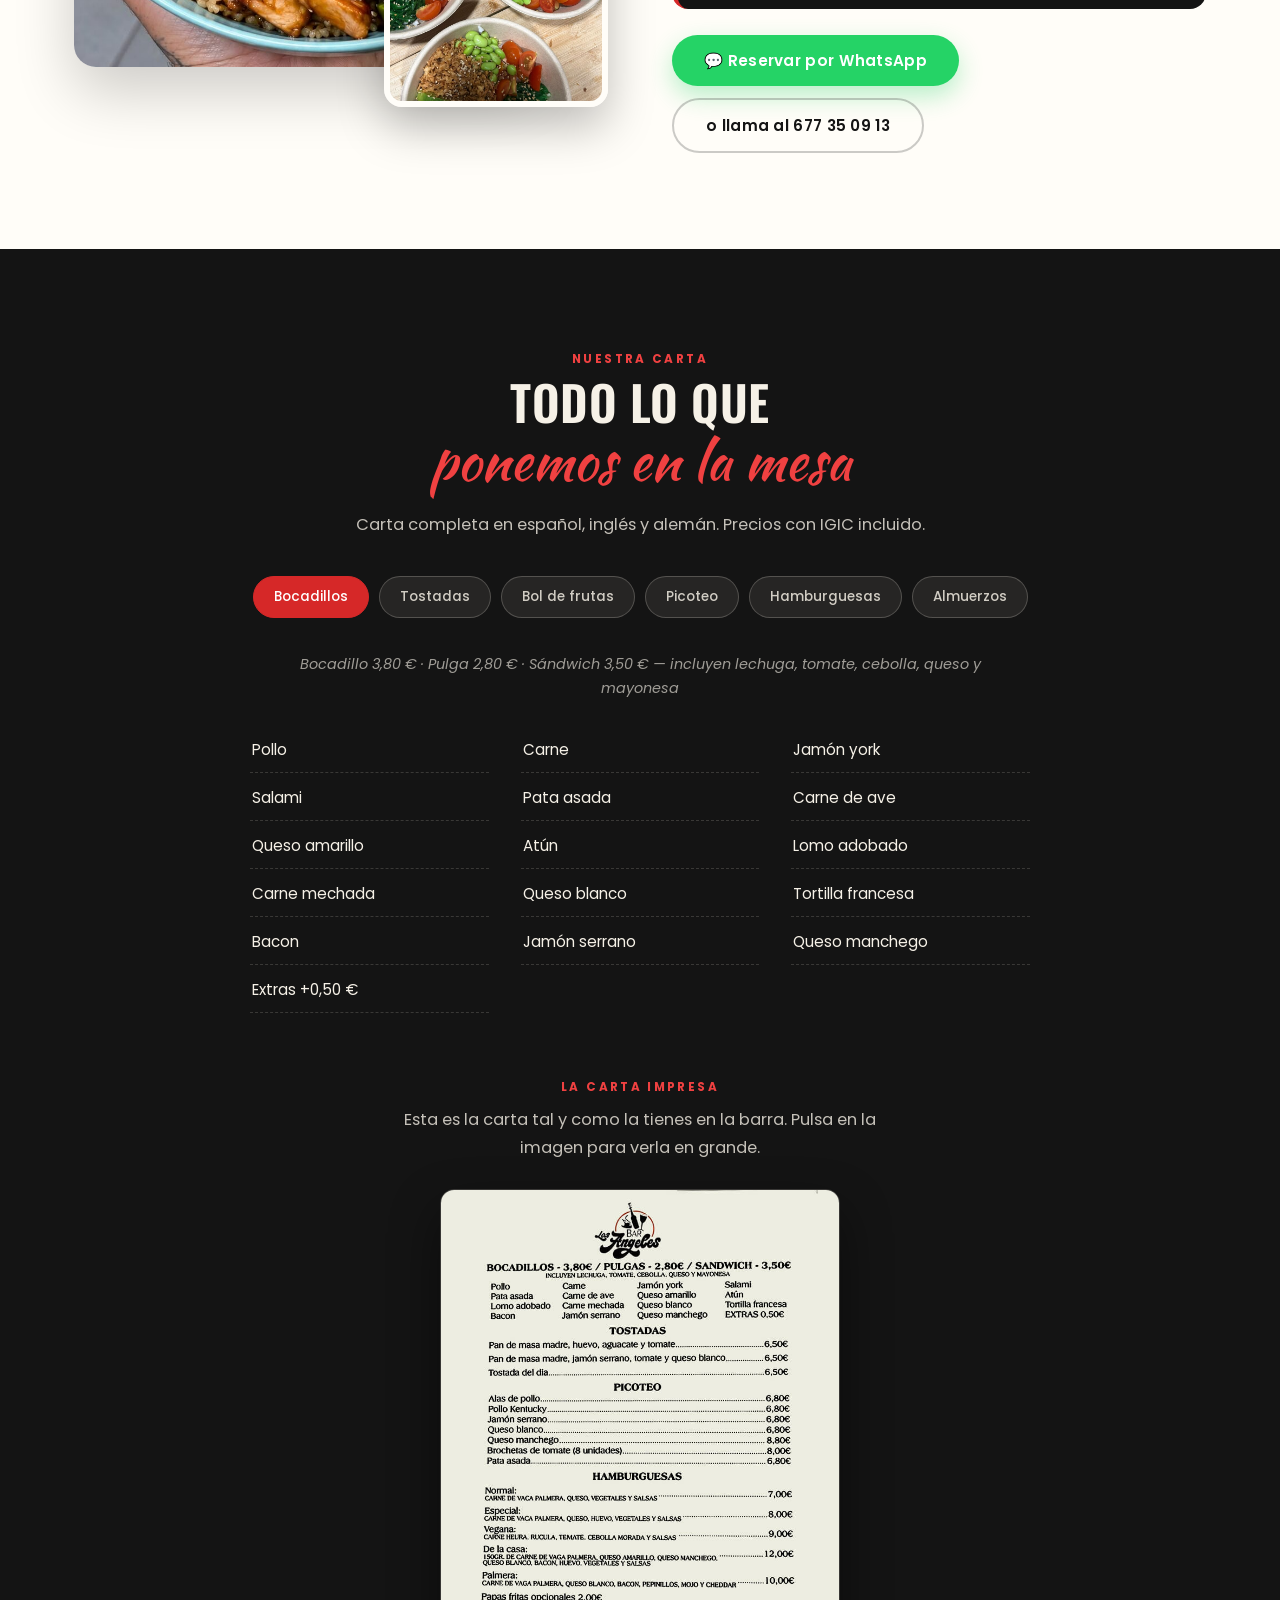
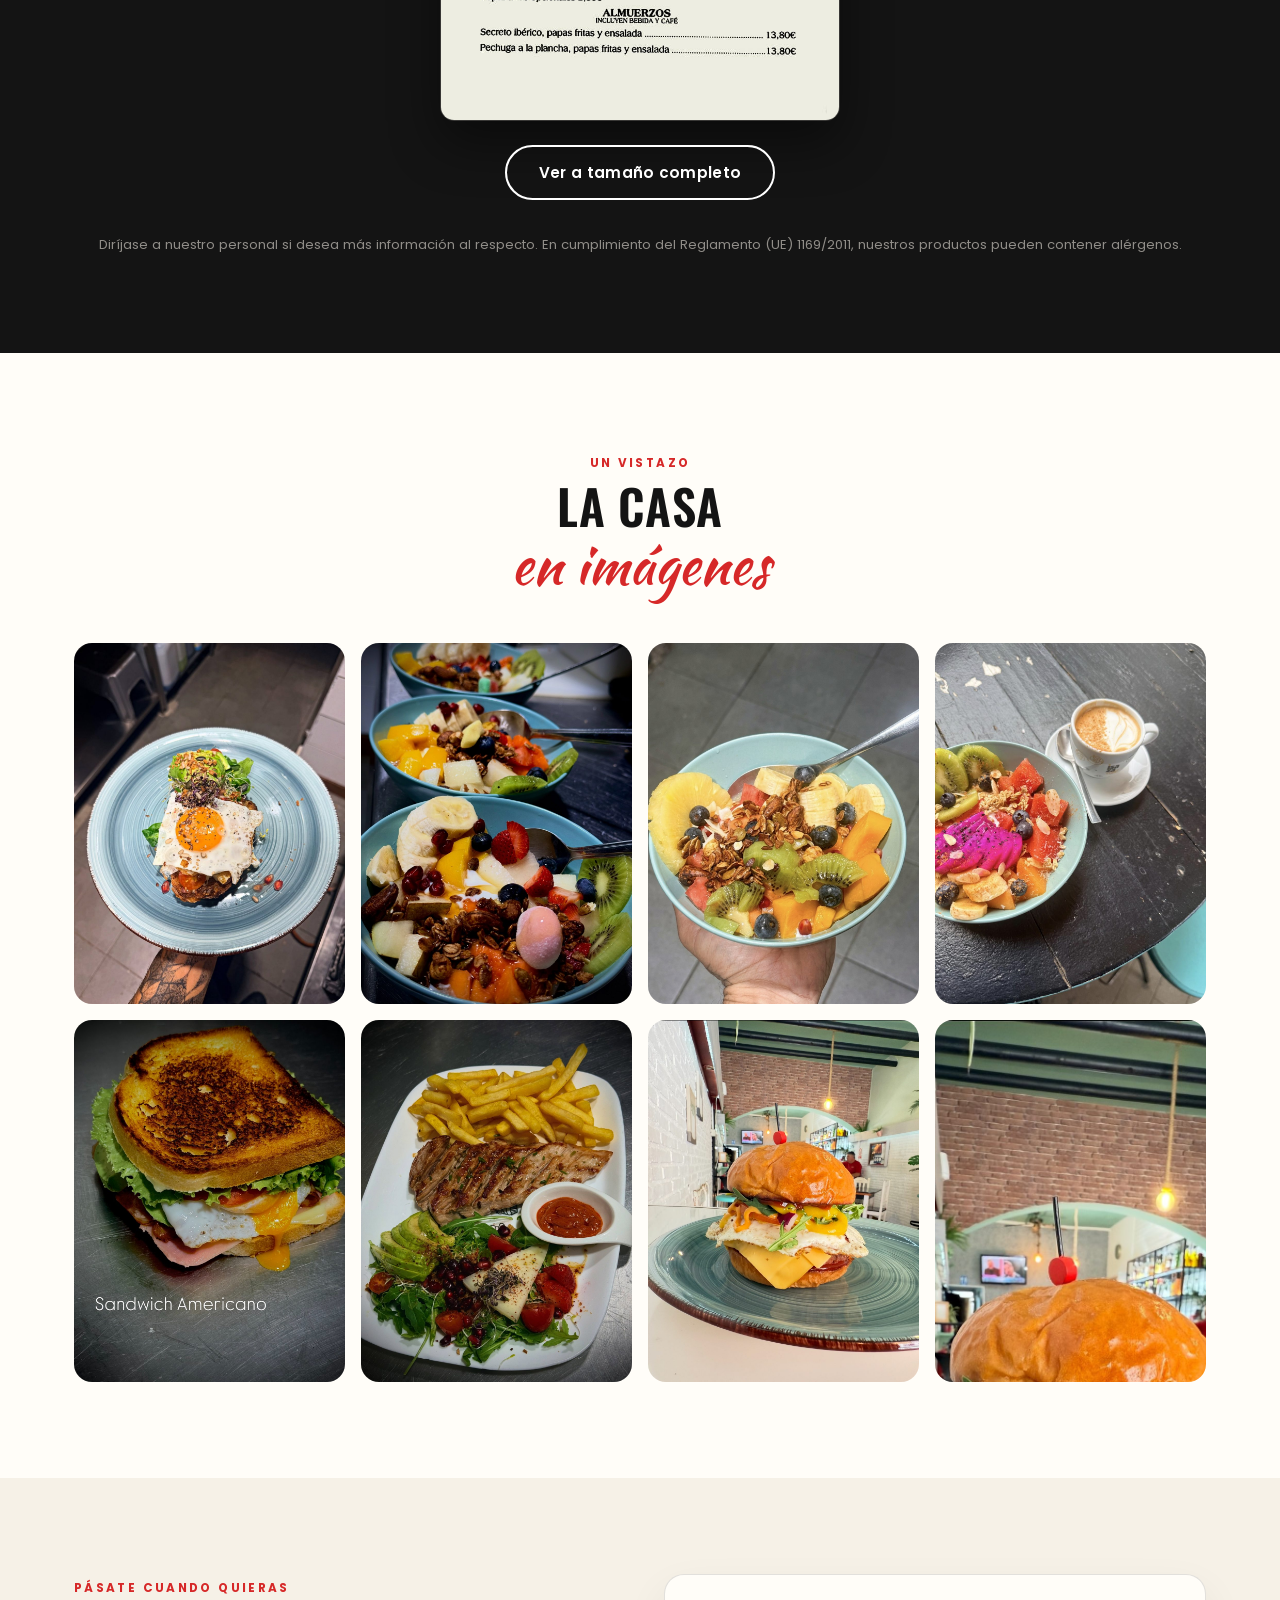
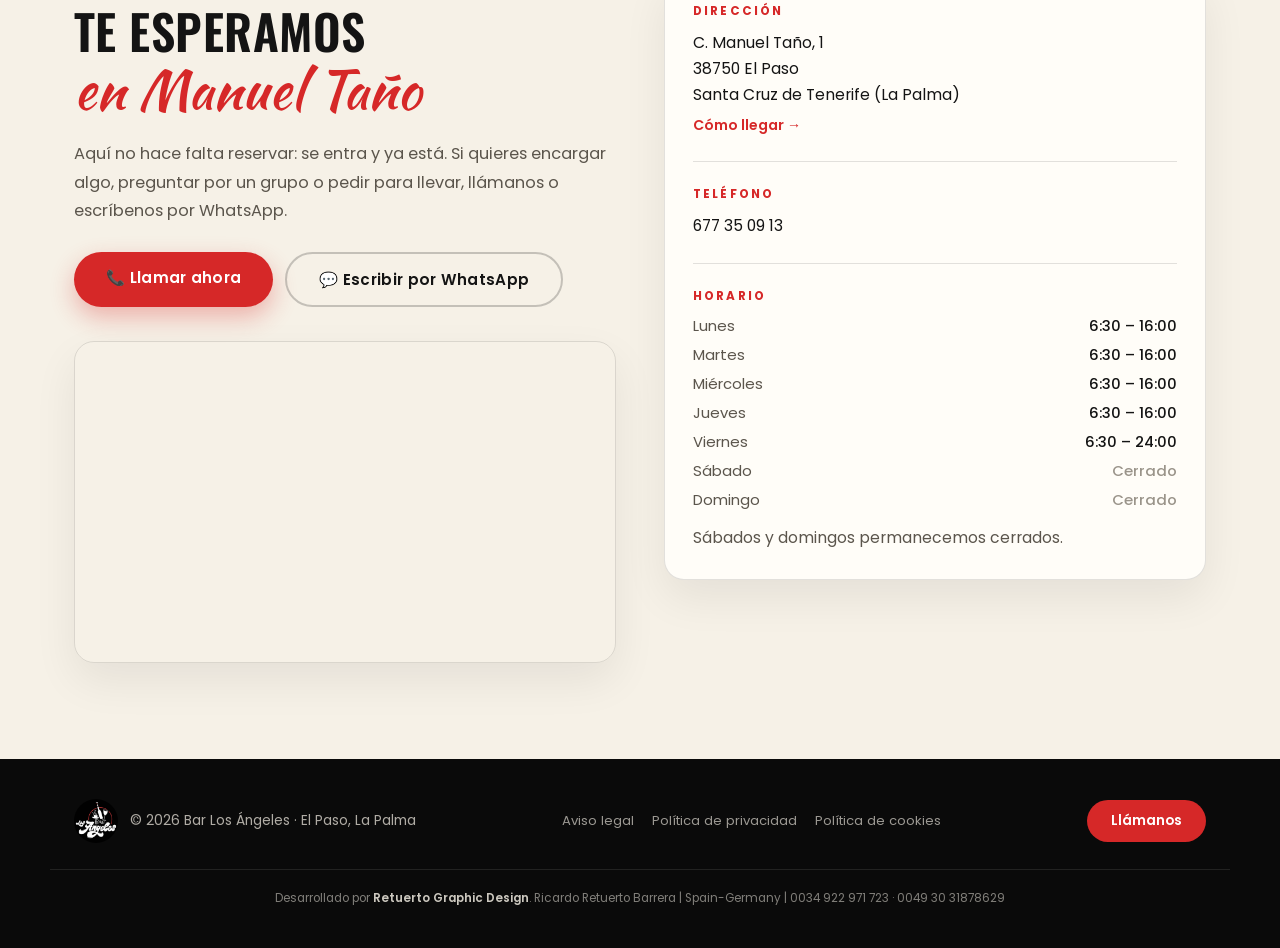
==== commit 923f6228: "Sección Menú poke: martes, 13,80 € con bebida y café, reserva por WhatsApp Nueva sección #poke con f" ====
--- a/index.html
+++ b/index.html
@@ -152,6 +152,41 @@
   </div>
 </section>
 
+<!-- ======================= MENÚ POKE (martes) ======================= -->
+<section class="section poke" id="poke">
+  <div class="wrap poke-grid">
+    <div class="poke-media">
+      <img class="poke-main" src="img/poke-bowl.jpg" alt="Poke bowl de pollo teriyaki con edamame, aguacate y tomate cherry" data-i18n-attr="alt:poke_alt" width="900" height="809" loading="lazy">
+      <img class="poke-second" src="img/poke-bowls.jpg" alt="Varios poke bowls con wakame, edamame, cebolla crujiente y pollo teriyaki" data-i18n-attr="alt:poke_alt2" width="800" height="1067" loading="lazy">
+      <div class="poke-price">
+        <strong>13,80&nbsp;€</strong>
+        <span data-i18n="pk_price_label">Incluye bebida y café</span>
+      </div>
+    </div>
+    <div class="poke-text">
+      <span class="eyebrow" data-i18n="pk_eyebrow">Exclusivo de los martes</span>
+      <h2 class="section-title">
+        <span data-i18n="pk_title1">Menú</span>
+        <span class="accent" data-i18n="pk_title2">poke</span>
+      </h2>
+      <p class="lead" data-i18n="pk_p1">Los martes, y solo los martes, hacemos poke bowls. Siempre nos gusta traer lo que la gente nos pide y lo que más le gusta.</p>
+      <ul class="poke-includes">
+        <li><span data-i18n="pk_inc1">Poke bowl</span></li>
+        <li><span data-i18n="pk_inc2">Bebida</span></li>
+        <li><span data-i18n="pk_inc3">Café</span></li>
+      </ul>
+      <div class="poke-notice">
+        <strong data-i18n="pk_notice_title">Hay que reservarlo con antelación</strong>
+        <p data-i18n="pk_notice_p">El menú poke es exclusivo de los martes y se prepara por encargo. Pídelo antes para no quedarte sin el tuyo.</p>
+      </div>
+      <div class="poke-actions">
+        <a href="https://wa.me/34677350913?text=%C2%A1Hola%21%20Estoy%20interesado%2Fa%20en%20un%20men%C3%BA%20poke%20y%20quiero%20hacerte%20un%20pedido%20para%20el%20pr%C3%B3ximo%20martes." target="_blank" rel="noopener" class="btn wa" data-i18n-attr="href:pk_wa_href" data-i18n="pk_cta_wa">Reservar por WhatsApp</a>
+        <a href="tel:+34677350913" class="btn ghost"><span data-i18n="pk_cta_call">o llama al</span> 677&nbsp;35&nbsp;09&nbsp;13</a>
+      </div>
+    </div>
+  </div>
+</section>
+
 <!-- ============================ CARTA ============================ -->
 <section class="section dark" id="carta">
   <div class="wrap">
--- a/assets/site.css
+++ b/assets/site.css
@@ -421,6 +421,14 @@
   padding:11px 24px;font-size:.85rem;font-weight:600;
 }
 footer a.call:hover{background:var(--red-light);}
+footer .wrap.credit{
+  display:block;margin-top:26px;padding-top:18px;
+  border-top:1px solid rgba(246,241,231,.1);text-align:center;
+}
+.credit p{font-size:.74rem;line-height:1.7;color:rgba(246,241,231,.5);}
+.credit .nw{white-space:nowrap;}
+.credit a{color:rgba(246,241,231,.82);font-weight:600;}
+.credit a:hover{color:var(--red-light);text-decoration:underline;}
 
 .to-top{
   position:fixed;right:22px;bottom:22px;z-index:800;
@@ -472,3 +480,99 @@
 /* ---------- utilidades ---------- */
 .center{text-align:center;}
 .mt-0{margin-top:0;}
+
+/* ===========================================================
+   POP-UP PROMO (poke de los martes)
+   =========================================================== */
+.promo-modal{
+  position:fixed;inset:0;z-index:1250;
+  background:rgba(6,6,6,.7);backdrop-filter:blur(3px);
+  display:flex;align-items:center;justify-content:center;padding:20px;
+  opacity:0;transition:opacity .3s ease;
+}
+.promo-modal[hidden]{display:none;}
+.promo-modal.open{opacity:1;}
+.promo-box{
+  position:relative;background:var(--paper);border-radius:22px;
+  width:min(440px,100%);max-height:92vh;overflow-y:auto;
+  box-shadow:0 30px 80px rgba(0,0,0,.45);
+  transform:translateY(16px) scale(.97);transition:transform .35s ease;
+}
+.promo-modal.open .promo-box{transform:none;}
+.promo-close{
+  position:absolute;top:12px;right:12px;z-index:2;
+  width:38px;height:38px;border-radius:50%;border:none;cursor:pointer;
+  background:rgba(255,253,248,.92);color:var(--ink);font-size:1.6rem;line-height:1;
+  box-shadow:0 4px 14px rgba(0,0,0,.18);
+}
+.promo-close:hover{background:var(--red);color:#fff;}
+.promo-media{position:relative;margin:0;}
+.promo-media img{width:100%;height:auto;aspect-ratio:4/3;object-fit:cover;object-position:50% 40%;}
+.promo-tag{
+  position:absolute;left:16px;bottom:-14px;
+  background:var(--red);color:#fff;border-radius:30px;padding:7px 16px;
+  font-size:.78rem;font-weight:600;letter-spacing:.06em;text-transform:uppercase;
+  box-shadow:0 10px 24px rgba(214,40,40,.4);
+}
+.promo-body{padding:30px 24px 24px;}
+.promo-body h3{
+  font-family:'Oswald',sans-serif;text-transform:uppercase;font-weight:600;
+  font-size:2rem;line-height:1.05;margin-bottom:12px;
+}
+.promo-body h3 .script{text-transform:none;font-weight:400;color:var(--red);font-size:1.7rem;}
+.promo-body p{font-size:.92rem;line-height:1.65;color:var(--text-soft);margin-bottom:10px;}
+.promo-body p:first-of-type{color:var(--ink);font-weight:500;}
+.promo-detail{font-size:.84rem!important;border-left:3px solid var(--red);padding-left:12px;}
+.promo-actions{display:flex;flex-wrap:wrap;gap:10px;margin-top:18px;}
+.promo-actions .btn{padding:12px 22px;font-size:.88rem;flex:1 1 auto;text-align:center;}
+@media(max-width:520px){
+  .promo-media img{aspect-ratio:16/10;}
+  .promo-body{padding:26px 20px 20px;}
+  .promo-body h3{font-size:1.7rem;margin-bottom:10px;}
+  .promo-body h3 .script{font-size:1.45rem;}
+  .promo-body p{font-size:.86rem;line-height:1.55;margin-bottom:8px;}
+  .promo-actions{margin-top:14px;}
+}
+@media(prefers-reduced-motion:reduce){.promo-modal,.promo-box{transition:none;}}
+
+/* ===========================================================
+   MENÚ POKE (martes)
+   =========================================================== */
+.poke-grid{display:grid;grid-template-columns:1fr 1fr;gap:64px;align-items:center;}
+.poke-media{position:relative;padding:0 0 40px 0;}
+.poke-main{width:86%;height:auto;aspect-ratio:1/1;object-fit:cover;border-radius:22px;box-shadow:0 24px 60px rgba(0,0,0,.2);}
+.poke-second{
+  position:absolute;right:0;bottom:0;width:42%;height:auto;aspect-ratio:3/4;object-fit:cover;
+  border-radius:18px;border:6px solid var(--paper);box-shadow:0 20px 46px rgba(0,0,0,.25);
+}
+.poke-price{
+  position:absolute;left:-18px;top:22px;
+  background:var(--red);color:#fff;border-radius:18px;padding:16px 22px;
+  box-shadow:0 18px 40px rgba(214,40,40,.4);transform:rotate(-4deg);
+}
+.poke-price strong{display:block;font-family:'Oswald',sans-serif;font-size:2.3rem;line-height:1;}
+.poke-price span{display:block;font-size:.78rem;font-weight:600;margin-top:6px;letter-spacing:.02em;}
+.poke-includes{display:flex;flex-wrap:wrap;gap:10px;margin:22px 0 0;}
+.poke-includes li{
+  background:var(--cream);border:1px solid var(--line);border-radius:30px;
+  padding:8px 16px;font-size:.86rem;font-weight:600;
+}
+.poke-includes li+li::before{content:'+ ';color:var(--red);}
+.poke-notice{
+  margin-top:24px;background:var(--ink);color:var(--cream);border-radius:16px;
+  padding:18px 22px;border-left:5px solid var(--red);
+}
+.poke-notice strong{display:block;font-family:'Oswald',sans-serif;text-transform:uppercase;font-weight:500;letter-spacing:.03em;font-size:1.05rem;margin-bottom:4px;}
+.poke-notice p{font-size:.9rem;line-height:1.6;color:rgba(246,241,231,.8);}
+.poke-actions{display:flex;flex-wrap:wrap;gap:12px;margin-top:26px;}
+.btn.wa{background:#25D366;box-shadow:0 10px 24px rgba(37,211,102,.32);}
+.btn.wa:hover{background:#1EBE5A;box-shadow:0 14px 30px rgba(37,211,102,.42);}
+@media(max-width:880px){
+  .poke-grid{grid-template-columns:1fr;gap:40px;}
+  .poke-media{max-width:520px;margin:0 auto;width:100%;}
+  .poke-price{left:8px;top:12px;}
+}
+@media(max-width:480px){
+  .poke-actions .btn{flex:1 1 100%;text-align:center;}
+  .poke-price strong{font-size:1.9rem;}
+}
